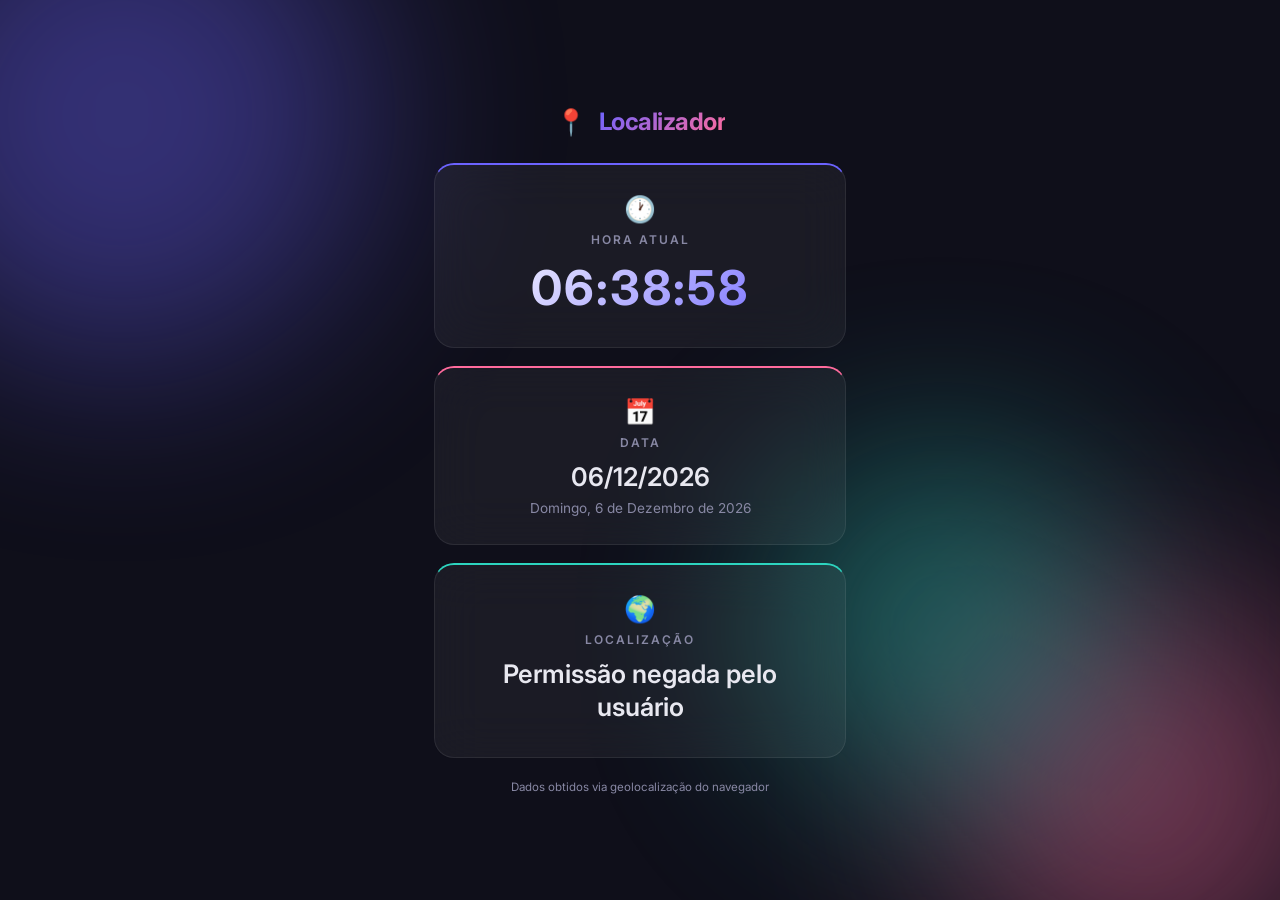
==== index.html @ 612b65d4 "Update and rename projetolocalizador.html to index.html" ====
<!DOCTYPE html>
<html lang="pt-BR">
<head>
  <meta charset="UTF-8">
  <meta name="viewport" content="width=device-width, initial-scale=1.0">
  <title>Localizador do meu Amor. ¿Dónde estás, mi novia? — Hora, Data & Local</title>
  <link rel="stylesheet" href="style.css">
  <link rel="preconnect" href="https://fonts.googleapis.com">
  <link href="https://fonts.googleapis.com/css2?family=Inter:wght@300;400;600;700&display=swap" rel="stylesheet">
</head>
<body>
  <div class="bg-shapes">
    <div class="shape shape-1"></div>
    <div class="shape shape-2"></div>
    <div class="shape shape-3"></div>
  </div>

  <main class="container">
    <header class="header">
      <span class="logo">📍</span>
      <h1>Localizador</h1>
    </header>

    <section class="card card-time">
      <div class="card-icon">🕐</div>
      <p class="label">Hora Atual</p>
      <p id="hora" class="value value-big">--:--:--</p>
    </section>

    <section class="card card-date">
      <div class="card-icon">📅</div>
      <p class="label">Data</p>
      <p id="data" class="value">--/--/----</p>
      <p id="diaSemana" class="sub-value"></p>
    </section>

    <section class="card card-location">
      <div class="card-icon">🌍</div>
      <p class="label">Localização</p>
      <p id="localizacao" class="value">Obtendo localização…</p>
      <p id="coordenadas" class="sub-value"></p>
    </section>

    <footer class="footer">
      <p>Dados obtidos via geolocalização do navegador</p>
    </footer>
  </main>

  <script src="script.js"></script>
</body>
</html>
---- style.css ----
/* ── Reset & Base ── */
*, *::before, *::after { margin: 0; padding: 0; box-sizing: border-box; }

:root {
  --bg: #0f0f1a;
  --surface: rgba(255, 255, 255, 0.05);
  --border: rgba(255, 255, 255, 0.08);
  --text: #e8e8f0;
  --text-dim: #8888a4;
  --accent: #6c63ff;
  --accent-glow: rgba(108, 99, 255, 0.35);
  --pink: #ff6b9d;
  --teal: #2dd4bf;
  --radius: 20px;
}

body {
  font-family: 'Inter', system-ui, sans-serif;
  background: var(--bg);
  color: var(--text);
  min-height: 100vh;
  display: flex;
  align-items: center;
  justify-content: center;
  overflow: hidden;
  position: relative;
}

/* ── Animated Background Shapes ── */
.bg-shapes { position: fixed; inset: 0; z-index: 0; pointer-events: none; overflow: hidden; }

.shape {
  position: absolute;
  border-radius: 50%;
  filter: blur(100px);
  opacity: 0.4;
  animation: float 20s ease-in-out infinite;
}
.shape-1 { width: 500px; height: 500px; background: var(--accent); top: -15%; left: -10%; animation-delay: 0s; }
.shape-2 { width: 400px; height: 400px; background: var(--pink);  bottom: -10%; right: -5%; animation-delay: -7s; }
.shape-3 { width: 350px; height: 350px; background: var(--teal);  top: 50%; left: 60%; animation-delay: -14s; }

@keyframes float {
  0%, 100% { transform: translate(0, 0) scale(1); }
  33%      { transform: translate(40px, -30px) scale(1.08); }
  66%      { transform: translate(-20px, 20px) scale(0.95); }
}

/* ── Container ── */
.container {
  position: relative;
  z-index: 1;
  width: 100%;
  max-width: 460px;
  padding: 24px;
  display: flex;
  flex-direction: column;
  gap: 18px;
}

/* ── Header ── */
.header {
  display: flex;
  align-items: center;
  gap: 12px;
  justify-content: center;
  margin-bottom: 8px;
}
.logo { font-size: 1.6rem; }
.header h1 {
  font-size: 1.5rem;
  font-weight: 700;
  letter-spacing: -0.5px;
  background: linear-gradient(135deg, var(--accent), var(--pink));
  -webkit-background-clip: text;
  -webkit-text-fill-color: transparent;
}

/* ── Cards ── */
.card {
  background: var(--surface);
  border: 1px solid var(--border);
  border-radius: var(--radius);
  padding: 28px 24px;
  backdrop-filter: blur(24px);
  -webkit-backdrop-filter: blur(24px);
  text-align: center;
  position: relative;
  overflow: hidden;
  transition: transform 0.3s ease, box-shadow 0.3s ease;
}
.card:hover {
  transform: translateY(-4px);
  box-shadow: 0 12px 40px rgba(0, 0, 0, 0.3);
}

.card-icon { font-size: 1.6rem; margin-bottom: 8px; }

.label {
  font-size: 0.75rem;
  font-weight: 600;
  text-transform: uppercase;
  letter-spacing: 2px;
  color: var(--text-dim);
  margin-bottom: 10px;
}

.value {
  font-size: 1.6rem;
  font-weight: 600;
  color: var(--text);
  line-height: 1.3;
}
.value-big {
  font-size: 3rem;
  font-weight: 700;
  letter-spacing: 2px;
  background: linear-gradient(135deg, #fff, var(--accent));
  -webkit-background-clip: text;
  -webkit-text-fill-color: transparent;
}

.sub-value {
  font-size: 0.85rem;
  color: var(--text-dim);
  margin-top: 6px;
  font-weight: 400;
}

/* ── Card accent borders ── */
.card-time   { border-top: 2px solid var(--accent); }
.card-date   { border-top: 2px solid var(--pink); }
.card-location { border-top: 2px solid var(--teal); }

/* ── Footer ── */
.footer {
  text-align: center;
  font-size: 0.72rem;
  color: var(--text-dim);
  margin-top: 4px;
}

/* ── Pulse animation for clock ── */
@keyframes pulse {
  0%, 100% { opacity: 1; }
  50%      { opacity: 0.4; }
}
.colon-blink { animation: pulse 1s step-end infinite; }

/* ── Loading shimmer ── */
.loading {
  display: inline-block;
  background: linear-gradient(90deg, transparent, rgba(255,255,255,0.08), transparent);
  background-size: 200% 100%;
  animation: shimmer 1.5s infinite;
  border-radius: 6px;
  padding: 2px 8px;
}
@keyframes shimmer {
  0%   { background-position: 200% 0; }
  100% { background-position: -200% 0; }
}

/* ── Responsive ── */
@media (max-width: 500px) {
  .container { padding: 16px; gap: 14px; }
  .value-big { font-size: 2.4rem; }
  .value     { font-size: 1.3rem; }
  .card      { padding: 22px 18px; }
}
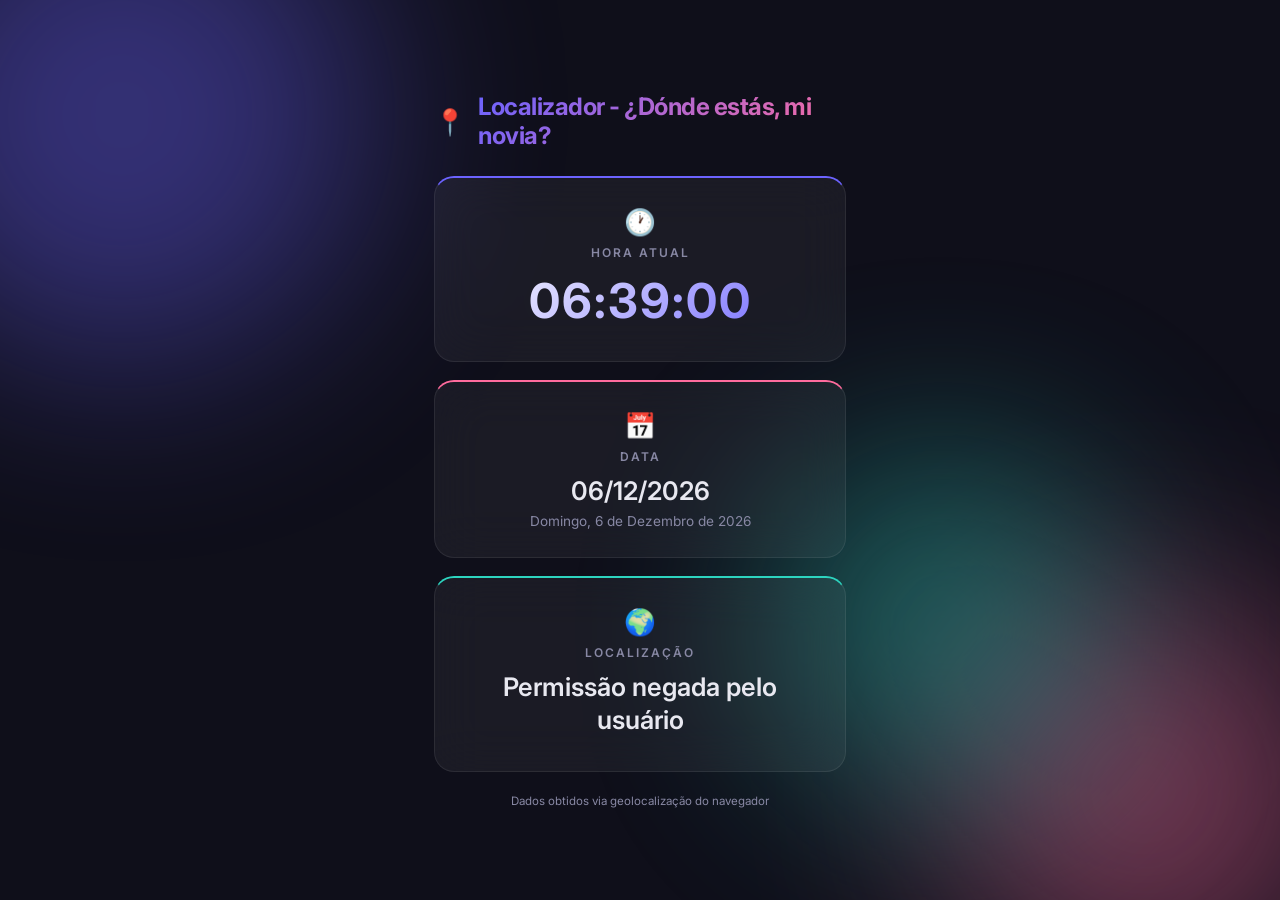
==== commit 0dede0c3: "Update index.html" ====
--- a/index.html
+++ b/index.html
@@ -3,7 +3,7 @@
 <head>
   <meta charset="UTF-8">
   <meta name="viewport" content="width=device-width, initial-scale=1.0">
-  <title>Localizador do meu Amor. ¿Dónde estás, mi novia? — Hora, Data & Local</title>
+  <title>Localizador do meu Amor — Hora, Data & Local</title>
   <link rel="stylesheet" href="style.css">
   <link rel="preconnect" href="https://fonts.googleapis.com">
   <link href="https://fonts.googleapis.com/css2?family=Inter:wght@300;400;600;700&display=swap" rel="stylesheet">
@@ -18,7 +18,7 @@
   <main class="container">
     <header class="header">
       <span class="logo">📍</span>
-      <h1>Localizador</h1>
+      <h1>Localizador - ¿Dónde estás, mi novia?</h1>
     </header>
 
     <section class="card card-time">
